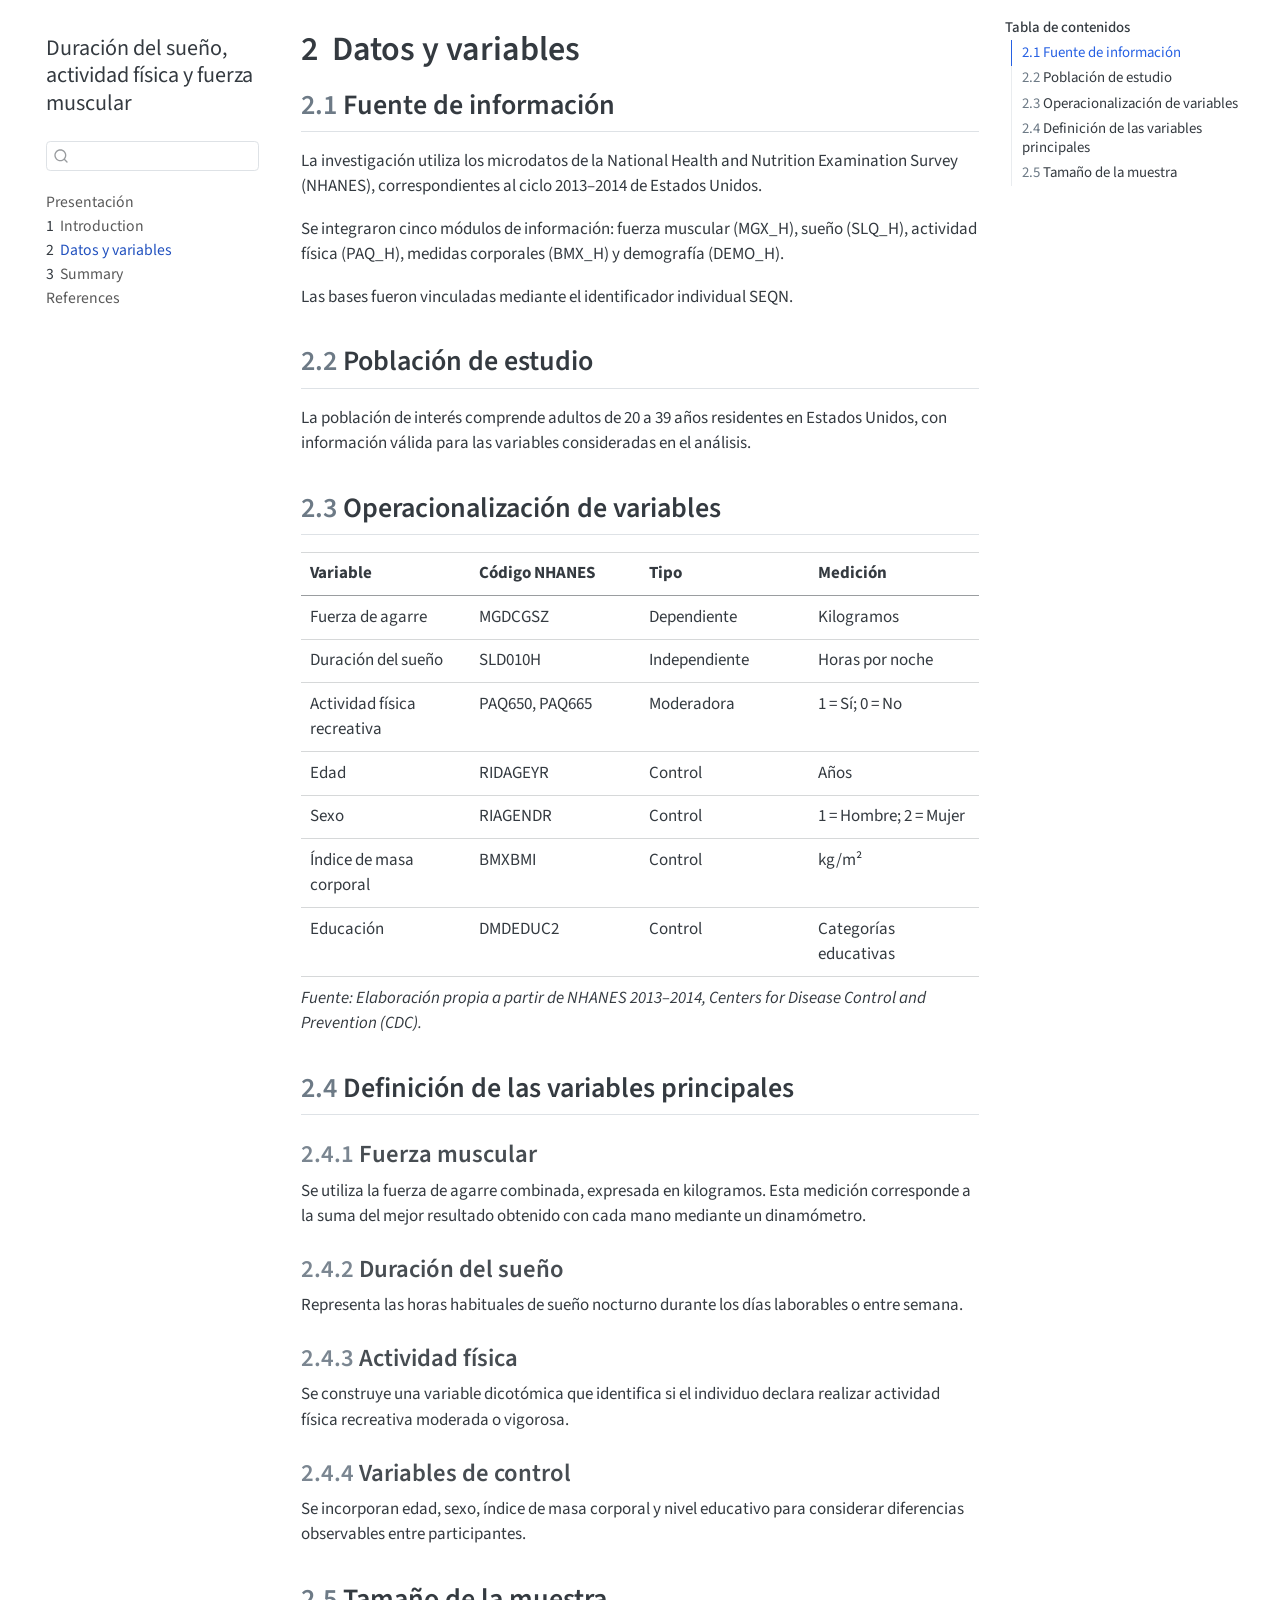
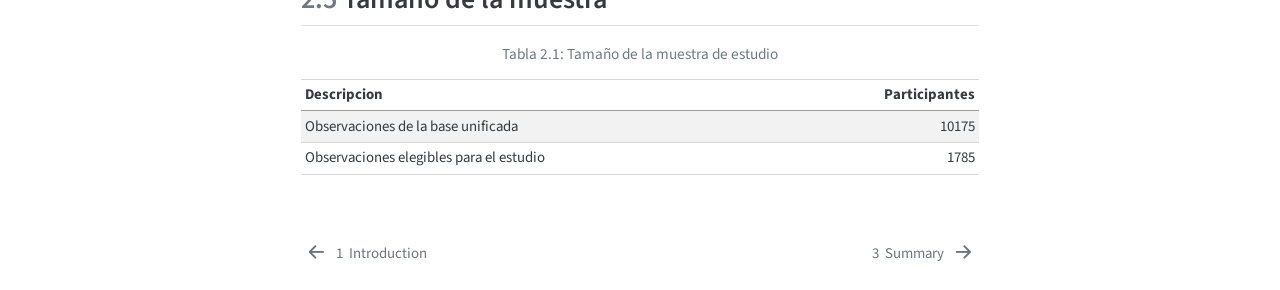
==== _book/datos_variables.html @ aa675093 "Proyecto de investigacion - Sueno, actividad fisica y fuerza muscular" ====
<!DOCTYPE html>
<html xmlns="http://www.w3.org/1999/xhtml" lang="es" xml:lang="es"><head>

<meta charset="utf-8">
<meta name="generator" content="quarto-1.10.19">

<meta name="viewport" content="width=device-width, initial-scale=1.0, user-scalable=yes">


<title>2&nbsp; Datos y variables – Duración del sueño, actividad física y fuerza muscular</title>
<style>
/* Default styles provided by pandoc.
** See https://pandoc.org/MANUAL.html#variables-for-html for config info.
*/
span.smallcaps{font-variant: small-caps;}
div.columns{display: flex; gap: 1.5em;}
div.column{flex: auto;}
@media screen {
div.columns{gap: min(4vw, 1.5em);}
div.column{overflow-x: auto;}
}
div.hanging-indent{margin-left: 1.5em; text-indent: -1.5em;}
ul.task-list{list-style: none;}
ul.task-list li input[type="checkbox"] {
  width: 0.8em;
  margin: 0 0.8em 0.2em -1em; /* quarto-specific, see https://github.com/quarto-dev/quarto-cli/issues/4556 */ 
  vertical-align: middle;
}
</style>


<script src="site_libs/quarto-nav/quarto-nav.js"></script>
<script src="site_libs/quarto-nav/headroom.min.js"></script>
<script src="site_libs/clipboard/clipboard.min.js"></script>
<script src="site_libs/quarto-search/autocomplete.umd.js"></script>
<script src="site_libs/quarto-search/fuse.min.js"></script>
<script src="site_libs/quarto-search/quarto-search.js"></script>
<meta name="quarto:offset" content="./">
<link href="./summary.html" rel="next">
<link href="./intro.html" rel="prev">
<script src="site_libs/quarto-html/quarto.js" type="module"></script>
<script src="site_libs/quarto-html/tabsets/tabsets.js" type="module"></script>
<script src="site_libs/quarto-html/popper.min.js"></script>
<script src="site_libs/quarto-html/tippy.umd.min.js"></script>
<script src="site_libs/quarto-html/anchor.min.js"></script>
<link href="site_libs/quarto-html/tippy.css" rel="stylesheet">
<link href="site_libs/quarto-html/quarto-syntax-highlighting-bf27225e3a48a9273f3daa8f8e829971.css" rel="stylesheet" id="quarto-text-highlighting-styles">
<script src="site_libs/bootstrap/bootstrap.min.js"></script>
<link href="site_libs/bootstrap/bootstrap-icons.css" rel="stylesheet">
<link href="site_libs/bootstrap/bootstrap-631496449bf32ff9b0bb69a6bfd9195d.min.css" rel="stylesheet" append-hash="true" id="quarto-bootstrap" data-mode="light">
<script id="quarto-search-options" type="application/json">{
  "location": "sidebar",
  "copy-button": false,
  "collapse-after": 3,
  "panel-placement": "start",
  "type": "textbox",
  "limit": 50,
  "keyboard-shortcut": [
    "f",
    "/",
    "s"
  ],
  "show-item-context": false,
  "language": {
    "search-no-results-text": "No se han encontrado resultados",
    "search-matching-documents-text": "documentos encontrados",
    "search-copy-link-title": "Copiar el enlace en la búsqueda",
    "search-hide-matches-text": "Ocultar resultados adicionales",
    "search-more-match-text": "resultado adicional en este documento",
    "search-more-matches-text": "resultados adicionales en este documento",
    "search-clear-button-title": "Borrar",
    "search-text-placeholder": "",
    "search-detached-cancel-button-title": "Cancelar",
    "search-submit-button-title": "Enviar",
    "search-label": "Buscar"
  }
}</script>


</head>

<body class="nav-sidebar floating quarto-light">

<div id="quarto-search-results"></div>
  <header id="quarto-header" class="headroom fixed-top">
  <nav class="quarto-secondary-nav">
    <div class="container-fluid d-flex">
      <button type="button" class="quarto-btn-toggle btn" data-bs-toggle="collapse" role="button" data-bs-target=".quarto-sidebar-collapse-item" aria-controls="quarto-sidebar" aria-expanded="false" aria-label="Alternar barra lateral" onclick="if (window.quartoToggleHeadroom) { window.quartoToggleHeadroom(); }">
        <i class="bi bi-layout-text-sidebar-reverse"></i>
      </button>
        <nav class="quarto-page-breadcrumbs" aria-label="breadcrumb"><ol class="breadcrumb"><li class="breadcrumb-item"><a href="./datos_variables.html"><span class="chapter-number">2</span>&nbsp; <span class="chapter-title">Datos y variables</span></a></li></ol></nav>
        <a class="flex-grow-1" role="navigation" data-bs-toggle="collapse" data-bs-target=".quarto-sidebar-collapse-item" aria-controls="quarto-sidebar" aria-expanded="false" aria-label="Alternar barra lateral" onclick="if (window.quartoToggleHeadroom) { window.quartoToggleHeadroom(); }">      
        </a>
      <button type="button" class="btn quarto-search-button" aria-label="Buscar" onclick="window.quartoOpenSearch();">
        <i class="bi bi-search"></i>
      </button>
    </div>
  </nav>
</header>
<!-- content -->
<div id="quarto-content" class="quarto-container page-columns page-rows-contents page-layout-article">
<!-- sidebar -->
  <nav id="quarto-sidebar" class="sidebar collapse collapse-horizontal quarto-sidebar-collapse-item sidebar-navigation floating overflow-auto">
    <div class="pt-lg-2 mt-2 text-left sidebar-header">
    <div class="sidebar-title mb-0 py-0">
      <a href="./">Duración del sueño, actividad física y fuerza muscular</a> 
    </div>
      </div>
        <div class="mt-2 flex-shrink-0 align-items-center">
        <div class="sidebar-search">
        <div id="quarto-search" class="" title="Buscar"></div>
        </div>
        </div>
    <div class="sidebar-menu-container"> 
    <ul class="list-unstyled mt-1">
        <li class="sidebar-item">
  <div class="sidebar-item-container"> 
  <a href="./index.html" class="sidebar-item-text sidebar-link">
 <span class="menu-text">Presentación</span></a>
  </div>
</li>
        <li class="sidebar-item">
  <div class="sidebar-item-container"> 
  <a href="./intro.html" class="sidebar-item-text sidebar-link">
 <span class="menu-text"><span class="chapter-number">1</span>&nbsp; <span class="chapter-title">Introduction</span></span></a>
  </div>
</li>
        <li class="sidebar-item">
  <div class="sidebar-item-container"> 
  <a href="./datos_variables.html" class="sidebar-item-text sidebar-link active">
 <span class="menu-text"><span class="chapter-number">2</span>&nbsp; <span class="chapter-title">Datos y variables</span></span></a>
  </div>
</li>
        <li class="sidebar-item">
  <div class="sidebar-item-container"> 
  <a href="./summary.html" class="sidebar-item-text sidebar-link">
 <span class="menu-text"><span class="chapter-number">3</span>&nbsp; <span class="chapter-title">Summary</span></span></a>
  </div>
</li>
        <li class="sidebar-item">
  <div class="sidebar-item-container"> 
  <a href="./references.html" class="sidebar-item-text sidebar-link">
 <span class="menu-text">References</span></a>
  </div>
</li>
    </ul>
    </div>
</nav>
<div id="quarto-sidebar-glass" class="quarto-sidebar-collapse-item" data-bs-toggle="collapse" data-bs-target=".quarto-sidebar-collapse-item"></div>
<!-- margin-sidebar -->
    <div id="quarto-margin-sidebar" class="sidebar margin-sidebar">
        <nav id="TOC" role="doc-toc" class="toc-active">
    <h2 id="toc-title">Tabla de contenidos</h2>
   
  <ul>
  <li><a href="#fuente-de-información" id="toc-fuente-de-información" class="nav-link active" data-scroll-target="#fuente-de-información"><span class="header-section-number">2.1</span> Fuente de información</a></li>
  <li><a href="#población-de-estudio" id="toc-población-de-estudio" class="nav-link" data-scroll-target="#población-de-estudio"><span class="header-section-number">2.2</span> Población de estudio</a></li>
  <li><a href="#operacionalización-de-variables" id="toc-operacionalización-de-variables" class="nav-link" data-scroll-target="#operacionalización-de-variables"><span class="header-section-number">2.3</span> Operacionalización de variables</a></li>
  <li><a href="#definición-de-las-variables-principales" id="toc-definición-de-las-variables-principales" class="nav-link" data-scroll-target="#definición-de-las-variables-principales"><span class="header-section-number">2.4</span> Definición de las variables principales</a>
  <ul class="collapse">
  <li><a href="#fuerza-muscular" id="toc-fuerza-muscular" class="nav-link" data-scroll-target="#fuerza-muscular"><span class="header-section-number">2.4.1</span> Fuerza muscular</a></li>
  <li><a href="#duración-del-sueño" id="toc-duración-del-sueño" class="nav-link" data-scroll-target="#duración-del-sueño"><span class="header-section-number">2.4.2</span> Duración del sueño</a></li>
  <li><a href="#actividad-física" id="toc-actividad-física" class="nav-link" data-scroll-target="#actividad-física"><span class="header-section-number">2.4.3</span> Actividad física</a></li>
  <li><a href="#variables-de-control" id="toc-variables-de-control" class="nav-link" data-scroll-target="#variables-de-control"><span class="header-section-number">2.4.4</span> Variables de control</a></li>
  </ul></li>
  <li><a href="#tamaño-de-la-muestra" id="toc-tamaño-de-la-muestra" class="nav-link" data-scroll-target="#tamaño-de-la-muestra"><span class="header-section-number">2.5</span> Tamaño de la muestra</a></li>
  </ul>
</nav>
    </div>
<!-- main -->
<main class="content" id="quarto-document-content">

<header id="title-block-header" class="quarto-title-block default">
<div class="quarto-title">
<h1 class="title"><span class="chapter-number">2</span>&nbsp; <span class="chapter-title">Datos y variables</span></h1>
</div>



<div class="quarto-title-meta">

    
  
    
  </div>
  


</header>


<section id="fuente-de-información" class="level2" data-number="2.1">
<h2 data-number="2.1" class="anchored" data-anchor-id="fuente-de-información"><span class="header-section-number">2.1</span> Fuente de información</h2>
<p>La investigación utiliza los microdatos de la National Health and Nutrition Examination Survey (NHANES), correspondientes al ciclo 2013–2014 de Estados Unidos.</p>
<p>Se integraron cinco módulos de información: fuerza muscular (MGX_H), sueño (SLQ_H), actividad física (PAQ_H), medidas corporales (BMX_H) y demografía (DEMO_H).</p>
<p>Las bases fueron vinculadas mediante el identificador individual SEQN.</p>
</section>
<section id="población-de-estudio" class="level2" data-number="2.2">
<h2 data-number="2.2" class="anchored" data-anchor-id="población-de-estudio"><span class="header-section-number">2.2</span> Población de estudio</h2>
<p>La población de interés comprende adultos de 20 a 39 años residentes en Estados Unidos, con información válida para las variables consideradas en el análisis.</p>
</section>
<section id="operacionalización-de-variables" class="level2" data-number="2.3">
<h2 data-number="2.3" class="anchored" data-anchor-id="operacionalización-de-variables"><span class="header-section-number">2.3</span> Operacionalización de variables</h2>
<table class="caption-top table">
<colgroup>
<col style="width: 25%">
<col style="width: 25%">
<col style="width: 25%">
<col style="width: 25%">
</colgroup>
<thead>
<tr class="header">
<th>Variable</th>
<th>Código NHANES</th>
<th>Tipo</th>
<th>Medición</th>
</tr>
</thead>
<tbody>
<tr class="odd">
<td>Fuerza de agarre</td>
<td>MGDCGSZ</td>
<td>Dependiente</td>
<td>Kilogramos</td>
</tr>
<tr class="even">
<td>Duración del sueño</td>
<td>SLD010H</td>
<td>Independiente</td>
<td>Horas por noche</td>
</tr>
<tr class="odd">
<td>Actividad física recreativa</td>
<td>PAQ650, PAQ665</td>
<td>Moderadora</td>
<td>1 = Sí; 0 = No</td>
</tr>
<tr class="even">
<td>Edad</td>
<td>RIDAGEYR</td>
<td>Control</td>
<td>Años</td>
</tr>
<tr class="odd">
<td>Sexo</td>
<td>RIAGENDR</td>
<td>Control</td>
<td>1 = Hombre; 2 = Mujer</td>
</tr>
<tr class="even">
<td>Índice de masa corporal</td>
<td>BMXBMI</td>
<td>Control</td>
<td>kg/m²</td>
</tr>
<tr class="odd">
<td>Educación</td>
<td>DMDEDUC2</td>
<td>Control</td>
<td>Categorías educativas</td>
</tr>
</tbody>
</table>
<p><em>Fuente: Elaboración propia a partir de NHANES 2013–2014, Centers for Disease Control and Prevention (CDC).</em></p>
</section>
<section id="definición-de-las-variables-principales" class="level2" data-number="2.4">
<h2 data-number="2.4" class="anchored" data-anchor-id="definición-de-las-variables-principales"><span class="header-section-number">2.4</span> Definición de las variables principales</h2>
<section id="fuerza-muscular" class="level3" data-number="2.4.1">
<h3 data-number="2.4.1" class="anchored" data-anchor-id="fuerza-muscular"><span class="header-section-number">2.4.1</span> Fuerza muscular</h3>
<p>Se utiliza la fuerza de agarre combinada, expresada en kilogramos. Esta medición corresponde a la suma del mejor resultado obtenido con cada mano mediante un dinamómetro.</p>
</section>
<section id="duración-del-sueño" class="level3" data-number="2.4.2">
<h3 data-number="2.4.2" class="anchored" data-anchor-id="duración-del-sueño"><span class="header-section-number">2.4.2</span> Duración del sueño</h3>
<p>Representa las horas habituales de sueño nocturno durante los días laborables o entre semana.</p>
</section>
<section id="actividad-física" class="level3" data-number="2.4.3">
<h3 data-number="2.4.3" class="anchored" data-anchor-id="actividad-física"><span class="header-section-number">2.4.3</span> Actividad física</h3>
<p>Se construye una variable dicotómica que identifica si el individuo declara realizar actividad física recreativa moderada o vigorosa.</p>
</section>
<section id="variables-de-control" class="level3" data-number="2.4.4">
<h3 data-number="2.4.4" class="anchored" data-anchor-id="variables-de-control"><span class="header-section-number">2.4.4</span> Variables de control</h3>
<p>Se incorporan edad, sexo, índice de masa corporal y nivel educativo para considerar diferencias observables entre participantes.</p>
</section>
</section>
<section id="tamaño-de-la-muestra" class="level2" data-number="2.5">
<h2 data-number="2.5" class="anchored" data-anchor-id="tamaño-de-la-muestra"><span class="header-section-number">2.5</span> Tamaño de la muestra</h2>
<div class="cell">
<div id="tbl-muestra" class="cell quarto-float quarto-figure quarto-figure-center anchored">
<figure class="quarto-float quarto-float-tbl figure">
<figcaption class="quarto-float-caption-top quarto-float-caption quarto-float-tbl" id="tbl-muestra-caption-0ceaefa1-69ba-4598-a22c-09a6ac19f8ca">
Tabla&nbsp;2.1: Tamaño de la muestra de estudio
</figcaption>
<div aria-describedby="tbl-muestra-caption-0ceaefa1-69ba-4598-a22c-09a6ac19f8ca">
<div class="cell-output-display">
<table class="cell caption-top table table-sm table-striped small">
<thead>
<tr class="header">
<th style="text-align: left;">Descripcion</th>
<th style="text-align: right;">Participantes</th>
</tr>
</thead>
<tbody>
<tr class="odd">
<td style="text-align: left;">Observaciones de la base unificada</td>
<td style="text-align: right;">10175</td>
</tr>
<tr class="even">
<td style="text-align: left;">Observaciones elegibles para el estudio</td>
<td style="text-align: right;">1785</td>
</tr>
</tbody>
</table>
</div>
</div>
</figure>
</div>
</div>


</section>

</main> <!-- /main -->
<script id="quarto-html-after-body" type="application/javascript">
  window.document.addEventListener("DOMContentLoaded", function (event) {
    const icon = "";
    const anchorJS = new window.AnchorJS();
    anchorJS.options = {
      placement: 'right',
      icon: icon
    };
    anchorJS.add('.anchored');
    const isCodeAnnotation = (el) => {
      for (const clz of el.classList) {
        if (clz.startsWith('code-annotation-')) {                     
          return true;
        }
      }
      return false;
    }
    const onCopySuccess = function(e) {
      // button target
      const button = e.trigger;
      // don't keep focus
      button.blur();
      // flash "checked"
      button.classList.add('code-copy-button-checked');
      var currentTitle = button.getAttribute("title");
      button.setAttribute("title", "Copiado");
      let tooltip;
      if (window.bootstrap) {
        button.setAttribute("data-bs-toggle", "tooltip");
        button.setAttribute("data-bs-placement", "left");
        button.setAttribute("data-bs-title", "Copiado");
        tooltip = new bootstrap.Tooltip(button, 
          { trigger: "manual", 
            customClass: "code-copy-button-tooltip",
            offset: [0, -8]});
        tooltip.show();    
      }
      setTimeout(function() {
        if (tooltip) {
          tooltip.hide();
          button.removeAttribute("data-bs-title");
          button.removeAttribute("data-bs-toggle");
          button.removeAttribute("data-bs-placement");
        }
        button.setAttribute("title", currentTitle);
        button.classList.remove('code-copy-button-checked');
      }, 1000);
      // clear code selection
      e.clearSelection();
    }
    const getTextToCopy = function(trigger) {
      const outerScaffold = trigger.parentElement.cloneNode(true);
      const codeEl = outerScaffold.querySelector('code');
      for (const childEl of codeEl.children) {
        if (isCodeAnnotation(childEl)) {
          childEl.remove();
        }
      }
      return codeEl.innerText;
    }
    const clipboard = new window.ClipboardJS('.code-copy-button:not([data-in-quarto-modal])', {
      text: getTextToCopy
    });
    clipboard.on('success', onCopySuccess);
    if (window.document.getElementById('quarto-embedded-source-code-modal')) {
      const clipboardModal = new window.ClipboardJS('.code-copy-button[data-in-quarto-modal]', {
        text: getTextToCopy,
        container: window.document.getElementById('quarto-embedded-source-code-modal')
      });
      clipboardModal.on('success', onCopySuccess);
    }
      var localhostRegex = new RegExp(/^(?:http|https):\/\/localhost\:?[0-9]*\//);
      var mailtoRegex = new RegExp(/^mailto:/);
        var filterRegex = new RegExp('/' + window.location.host + '/');
      var isInternal = (href) => {
          return filterRegex.test(href) || localhostRegex.test(href) || mailtoRegex.test(href);
      }
      // Inspect non-navigation links and adorn them if external
     var links = window.document.querySelectorAll('a[href]:not(.nav-link):not(.navbar-brand):not(.toc-action):not(.sidebar-link):not(.sidebar-item-toggle):not(.pagination-link):not(.no-external):not([aria-hidden]):not(.dropdown-item):not(.quarto-navigation-tool):not(.about-link)');
      for (var i=0; i<links.length; i++) {
        const link = links[i];
        if (!isInternal(link.href)) {
          // undo the damage that might have been done by quarto-nav.js in the case of
          // links that we want to consider external
          if (link.dataset.originalHref !== undefined) {
            link.href = link.dataset.originalHref;
          }
        }
      }
    function tippyHover(el, contentFn, onTriggerFn, onUntriggerFn) {
      const config = {
        allowHTML: true,
        maxWidth: 500,
        delay: 100,
        arrow: false,
        appendTo: function(el) {
            return el.parentElement;
        },
        interactive: true,
        interactiveBorder: 10,
        theme: 'quarto',
        placement: 'bottom-start',
      };
      if (contentFn) {
        config.content = contentFn;
      }
      if (onTriggerFn) {
        config.onTrigger = onTriggerFn;
      }
      if (onUntriggerFn) {
        config.onUntrigger = onUntriggerFn;
      }
      window.tippy(el, config); 
    }
    const noterefs = window.document.querySelectorAll('a[role="doc-noteref"]');
    for (var i=0; i<noterefs.length; i++) {
      const ref = noterefs[i];
      tippyHover(ref, function() {
        // use id or data attribute instead here
        let href = ref.getAttribute('data-footnote-href') || ref.getAttribute('href');
        try { href = new URL(href).hash; } catch {}
        const id = href.replace(/^#\/?/, "");
        const note = window.document.getElementById(id);
        if (note) {
          return note.innerHTML;
        } else {
          return "";
        }
      });
    }
    const xrefs = window.document.querySelectorAll('a.quarto-xref');
    const processXRef = (id, note) => {
      // Strip column container classes
      const stripColumnClz = (el) => {
        el.classList.remove("page-full", "page-columns");
        if (el.children) {
          for (const child of el.children) {
            stripColumnClz(child);
          }
        }
      }
      stripColumnClz(note)
      if (id === null || id.startsWith('sec-')) {
        // Special case sections, only their first couple elements
        const container = document.createElement("div");
        if (note.children && note.children.length > 2) {
          container.appendChild(note.children[0].cloneNode(true));
          for (let i = 1; i < note.children.length; i++) {
            const child = note.children[i];
            if (child.tagName === "P" && child.innerText === "") {
              continue;
            } else {
              container.appendChild(child.cloneNode(true));
              break;
            }
          }
          if (window.Quarto?.typesetMath) {
            window.Quarto.typesetMath(container);
          }
          return container.innerHTML
        } else {
          if (window.Quarto?.typesetMath) {
            window.Quarto.typesetMath(note);
          }
          return note.innerHTML;
        }
      } else {
        // Remove any anchor links if they are present
        const anchorLink = note.querySelector('a.anchorjs-link');
        if (anchorLink) {
          anchorLink.remove();
        }
        if (window.Quarto?.typesetMath) {
          window.Quarto.typesetMath(note);
        }
        if (note.classList.contains("callout")) {
          return note.outerHTML;
        } else {
          return note.innerHTML;
        }
      }
    }
    for (var i=0; i<xrefs.length; i++) {
      const xref = xrefs[i];
      tippyHover(xref, undefined, function(instance) {
        instance.disable();
        let url = xref.getAttribute('href');
        let hash = undefined; 
        if (url.startsWith('#')) {
          hash = url;
        } else {
          try { hash = new URL(url).hash; } catch {}
        }
        if (hash) {
          const id = hash.replace(/^#\/?/, "");
          const note = window.document.getElementById(id);
          if (note !== null) {
            try {
              const html = processXRef(id, note.cloneNode(true));
              instance.setContent(html);
            } finally {
              instance.enable();
              instance.show();
            }
          } else {
            // See if we can fetch this
            fetch(url.split('#')[0])
            .then(res => res.text())
            .then(html => {
              const parser = new DOMParser();
              const htmlDoc = parser.parseFromString(html, "text/html");
              const note = htmlDoc.getElementById(id);
              if (note !== null) {
                const html = processXRef(id, note);
                instance.setContent(html);
              } 
            }).finally(() => {
              instance.enable();
              instance.show();
            });
          }
        } else {
          // See if we can fetch a full url (with no hash to target)
          // This is a special case and we should probably do some content thinning / targeting
          fetch(url)
          .then(res => res.text())
          .then(html => {
            const parser = new DOMParser();
            const htmlDoc = parser.parseFromString(html, "text/html");
            const note = htmlDoc.querySelector('main.content');
            if (note !== null) {
              // This should only happen for chapter cross references
              // (since there is no id in the URL)
              // remove the first header
              if (note.children.length > 0 && note.children[0].tagName === "HEADER") {
                note.children[0].remove();
              }
              const html = processXRef(null, note);
              instance.setContent(html);
            } 
          }).finally(() => {
            instance.enable();
            instance.show();
          });
        }
      }, function(instance) {
      });
    }
        let selectedAnnoteEl;
        const selectorForAnnotation = ( cell, annotation) => {
          let cellAttr = 'data-code-cell="' + cell + '"';
          let lineAttr = 'data-code-annotation="' +  annotation + '"';
          const selector = 'span[' + cellAttr + '][' + lineAttr + ']';
          return selector;
        }
        const selectCodeLines = (annoteEl) => {
          const doc = window.document;
          const targetCell = annoteEl.getAttribute("data-target-cell");
          const targetAnnotation = annoteEl.getAttribute("data-target-annotation");
          const annoteSpan = window.document.querySelector(selectorForAnnotation(targetCell, targetAnnotation));
          const lines = annoteSpan.getAttribute("data-code-lines").split(",");
          const lineIds = lines.map((line) => {
            return targetCell + "-" + line;
          })
          let top = null;
          let height = null;
          let parent = null;
          if (lineIds.length > 0) {
              //compute the position of the single el (top and bottom and make a div)
              const el = window.document.getElementById(lineIds[0]);
              top = el.offsetTop;
              height = el.offsetHeight;
              parent = el.parentElement.parentElement;
            if (lineIds.length > 1) {
              const lastEl = window.document.getElementById(lineIds[lineIds.length - 1]);
              const bottom = lastEl.offsetTop + lastEl.offsetHeight;
              height = bottom - top;
            }
            if (top !== null && height !== null && parent !== null) {
              // cook up a div (if necessary) and position it 
              let div = window.document.getElementById("code-annotation-line-highlight");
              if (div === null) {
                div = window.document.createElement("div");
                div.setAttribute("id", "code-annotation-line-highlight");
                div.style.position = 'absolute';
                parent.appendChild(div);
              }
              div.style.top = top - 2 + "px";
              div.style.height = height + 4 + "px";
              div.style.left = 0;
              let gutterDiv = window.document.getElementById("code-annotation-line-highlight-gutter");
              if (gutterDiv === null) {
                gutterDiv = window.document.createElement("div");
                gutterDiv.setAttribute("id", "code-annotation-line-highlight-gutter");
                gutterDiv.style.position = 'absolute';
                const codeCell = window.document.getElementById(targetCell);
                const gutter = codeCell.querySelector('.code-annotation-gutter');
                gutter.appendChild(gutterDiv);
              }
              gutterDiv.style.top = top - 2 + "px";
              gutterDiv.style.height = height + 4 + "px";
            }
            selectedAnnoteEl = annoteEl;
          }
        };
        const unselectCodeLines = () => {
          const elementsIds = ["code-annotation-line-highlight", "code-annotation-line-highlight-gutter"];
          elementsIds.forEach((elId) => {
            const div = window.document.getElementById(elId);
            if (div) {
              div.remove();
            }
          });
          selectedAnnoteEl = undefined;
        };
          // Handle positioning of the toggle
      window.addEventListener(
        "resize",
        throttle(() => {
          elRect = undefined;
          if (selectedAnnoteEl) {
            selectCodeLines(selectedAnnoteEl);
          }
        }, 10)
      );
      function throttle(fn, ms) {
      let throttle = false;
      let timer;
        return (...args) => {
          if(!throttle) { // first call gets through
              fn.apply(this, args);
              throttle = true;
          } else { // all the others get throttled
              if(timer) clearTimeout(timer); // cancel #2
              timer = setTimeout(() => {
                fn.apply(this, args);
                timer = throttle = false;
              }, ms);
          }
        };
      }
        // Attach click handler to the DT
        const annoteDls = window.document.querySelectorAll('dt[data-target-cell]');
        for (const annoteDlNode of annoteDls) {
          annoteDlNode.addEventListener('click', (event) => {
            const clickedEl = event.target;
            if (clickedEl !== selectedAnnoteEl) {
              unselectCodeLines();
              const activeEl = window.document.querySelector('dt[data-target-cell].code-annotation-active');
              if (activeEl) {
                activeEl.classList.remove('code-annotation-active');
              }
              selectCodeLines(clickedEl);
              clickedEl.classList.add('code-annotation-active');
            } else {
              // Unselect the line
              unselectCodeLines();
              clickedEl.classList.remove('code-annotation-active');
            }
          });
        }
    const findCites = (el) => {
      const parentEl = el.parentElement;
      if (parentEl) {
        const cites = parentEl.dataset.cites;
        if (cites) {
          return {
            el,
            cites: cites.split(' ')
          };
        } else {
          return findCites(el.parentElement)
        }
      } else {
        return undefined;
      }
    };
    var bibliorefs = window.document.querySelectorAll('a[role="doc-biblioref"]');
    for (var i=0; i<bibliorefs.length; i++) {
      const ref = bibliorefs[i];
      const citeInfo = findCites(ref);
      if (citeInfo) {
        tippyHover(citeInfo.el, function() {
          var popup = window.document.createElement('div');
          citeInfo.cites.forEach(function(cite) {
            var citeDiv = window.document.createElement('div');
            citeDiv.classList.add('hanging-indent');
            citeDiv.classList.add('csl-entry');
            var biblioDiv = window.document.getElementById('ref-' + cite);
            if (biblioDiv) {
              citeDiv.innerHTML = biblioDiv.innerHTML;
            }
            popup.appendChild(citeDiv);
          });
          return popup.innerHTML;
        });
      }
    }
  });
  </script>
<nav class="page-navigation">
  <div class="nav-page nav-page-previous">
      <a href="./intro.html" class="pagination-link" aria-label="Introduction">
        <i class="bi bi-arrow-left-short"></i> <span class="nav-page-text"><span class="chapter-number">1</span>&nbsp; <span class="chapter-title">Introduction</span></span>
      </a>          
  </div>
  <div class="nav-page nav-page-next">
      <a href="./summary.html" class="pagination-link" aria-label="Summary">
        <span class="nav-page-text"><span class="chapter-number">3</span>&nbsp; <span class="chapter-title">Summary</span></span> <i class="bi bi-arrow-right-short"></i>
      </a>
  </div>
</nav>
</div> <!-- /content -->




</body></html>
---- _book/site_libs/quarto-html/tippy.css ----
.tippy-box[data-animation=fade][data-state=hidden]{opacity:0}[data-tippy-root]{max-width:calc(100vw - 10px)}.tippy-box{position:relative;background-color:#333;color:#fff;border-radius:4px;font-size:14px;line-height:1.4;white-space:normal;outline:0;transition-property:transform,visibility,opacity}.tippy-box[data-placement^=top]>.tippy-arrow{bottom:0}.tippy-box[data-placement^=top]>.tippy-arrow:before{bottom:-7px;left:0;border-width:8px 8px 0;border-top-color:initial;transform-origin:center top}.tippy-box[data-placement^=bottom]>.tippy-arrow{top:0}.tippy-box[data-placement^=bottom]>.tippy-arrow:before{top:-7px;left:0;border-width:0 8px 8px;border-bottom-color:initial;transform-origin:center bottom}.tippy-box[data-placement^=left]>.tippy-arrow{right:0}.tippy-box[data-placement^=left]>.tippy-arrow:before{border-width:8px 0 8px 8px;border-left-color:initial;right:-7px;transform-origin:center left}.tippy-box[data-placement^=right]>.tippy-arrow{left:0}.tippy-box[data-placement^=right]>.tippy-arrow:before{left:-7px;border-width:8px 8px 8px 0;border-right-color:initial;transform-origin:center right}.tippy-box[data-inertia][data-state=visible]{transition-timing-function:cubic-bezier(.54,1.5,.38,1.11)}.tippy-arrow{width:16px;height:16px;color:#333}.tippy-arrow:before{content:"";position:absolute;border-color:transparent;border-style:solid}.tippy-content{position:relative;padding:5px 9px;z-index:1}
---- _book/site_libs/quarto-html/quarto-syntax-highlighting-bf27225e3a48a9273f3daa8f8e829971.css ----
/* quarto syntax highlight colors */
:root {
  --quarto-hl-ot-color: #003B4F;
  --quarto-hl-at-color: #657422;
  --quarto-hl-ss-color: #20794D;
  --quarto-hl-an-color: #5E5E5E;
  --quarto-hl-fu-color: #4758AB;
  --quarto-hl-st-color: #20794D;
  --quarto-hl-cf-color: #003B4F;
  --quarto-hl-op-color: #5E5E5E;
  --quarto-hl-er-color: #AD0000;
  --quarto-hl-bn-color: #AD0000;
  --quarto-hl-al-color: #AD0000;
  --quarto-hl-va-color: #111111;
  --quarto-hl-bu-color: inherit;
  --quarto-hl-ex-color: inherit;
  --quarto-hl-pp-color: #AD0000;
  --quarto-hl-in-color: #5E5E5E;
  --quarto-hl-vs-color: #20794D;
  --quarto-hl-wa-color: #5E5E5E;
  --quarto-hl-do-color: #5E5E5E;
  --quarto-hl-im-color: #00769E;
  --quarto-hl-ch-color: #20794D;
  --quarto-hl-dt-color: #AD0000;
  --quarto-hl-fl-color: #AD0000;
  --quarto-hl-co-color: #5E5E5E;
  --quarto-hl-cv-color: #5E5E5E;
  --quarto-hl-cn-color: #8f5902;
  --quarto-hl-sc-color: #5E5E5E;
  --quarto-hl-dv-color: #AD0000;
  --quarto-hl-kw-color: #003B4F;
}

/* other quarto variables */
:root {
  --quarto-font-monospace: SFMono-Regular, Menlo, Monaco, Consolas, "Liberation Mono", "Courier New", monospace;
}

/* syntax highlight based on Pandoc's rules */
pre > code.sourceCode > span {
  color: #003B4F;
}

code.sourceCode > span {
  color: #003B4F;
}

div.sourceCode,
div.sourceCode pre.sourceCode {
  color: #003B4F;
}

/* Normal */
code span {
  color: #003B4F;
}

/* Alert */
code span.al {
  color: #AD0000;
  font-style: inherit;
}

/* Annotation */
code span.an {
  color: #5E5E5E;
  font-style: inherit;
}

/* Attribute */
code span.at {
  color: #657422;
  font-style: inherit;
}

/* BaseN */
code span.bn {
  color: #AD0000;
  font-style: inherit;
}

/* BuiltIn */
code span.bu {
  font-style: inherit;
}

/* ControlFlow */
code span.cf {
  color: #003B4F;
  font-weight: bold;
  font-style: inherit;
}

/* Char */
code span.ch {
  color: #20794D;
  font-style: inherit;
}

/* Constant */
code span.cn {
  color: #8f5902;
  font-style: inherit;
}

/* Comment */
code span.co {
  color: #5E5E5E;
  font-style: inherit;
}

/* CommentVar */
code span.cv {
  color: #5E5E5E;
  font-style: italic;
}

/* Documentation */
code span.do {
  color: #5E5E5E;
  font-style: italic;
}

/* DataType */
code span.dt {
  color: #AD0000;
  font-style: inherit;
}

/* DecVal */
code span.dv {
  color: #AD0000;
  font-style: inherit;
}

/* Error */
code span.er {
  color: #AD0000;
  font-style: inherit;
}

/* Extension */
code span.ex {
  font-style: inherit;
}

/* Float */
code span.fl {
  color: #AD0000;
  font-style: inherit;
}

/* Function */
code span.fu {
  color: #4758AB;
  font-style: inherit;
}

/* Import */
code span.im {
  color: #00769E;
  font-style: inherit;
}

/* Information */
code span.in {
  color: #5E5E5E;
  font-style: inherit;
}

/* Keyword */
code span.kw {
  color: #003B4F;
  font-weight: bold;
  font-style: inherit;
}

/* Operator */
code span.op {
  color: #5E5E5E;
  font-style: inherit;
}

/* Other */
code span.ot {
  color: #003B4F;
  font-style: inherit;
}

/* Preprocessor */
code span.pp {
  color: #AD0000;
  font-style: inherit;
}

/* SpecialChar */
code span.sc {
  color: #5E5E5E;
  font-style: inherit;
}

/* SpecialString */
code span.ss {
  color: #20794D;
  font-style: inherit;
}

/* String */
code span.st {
  color: #20794D;
  font-style: inherit;
}

/* Variable */
code span.va {
  color: #111111;
  font-style: inherit;
}

/* VerbatimString */
code span.vs {
  color: #20794D;
  font-style: inherit;
}

/* Warning */
code span.wa {
  color: #5E5E5E;
  font-style: italic;
}

.prevent-inlining {
  content: "</";
}

/*# sourceMappingURL=8be38f48d34c45af72792cbd699585e7.css.map */
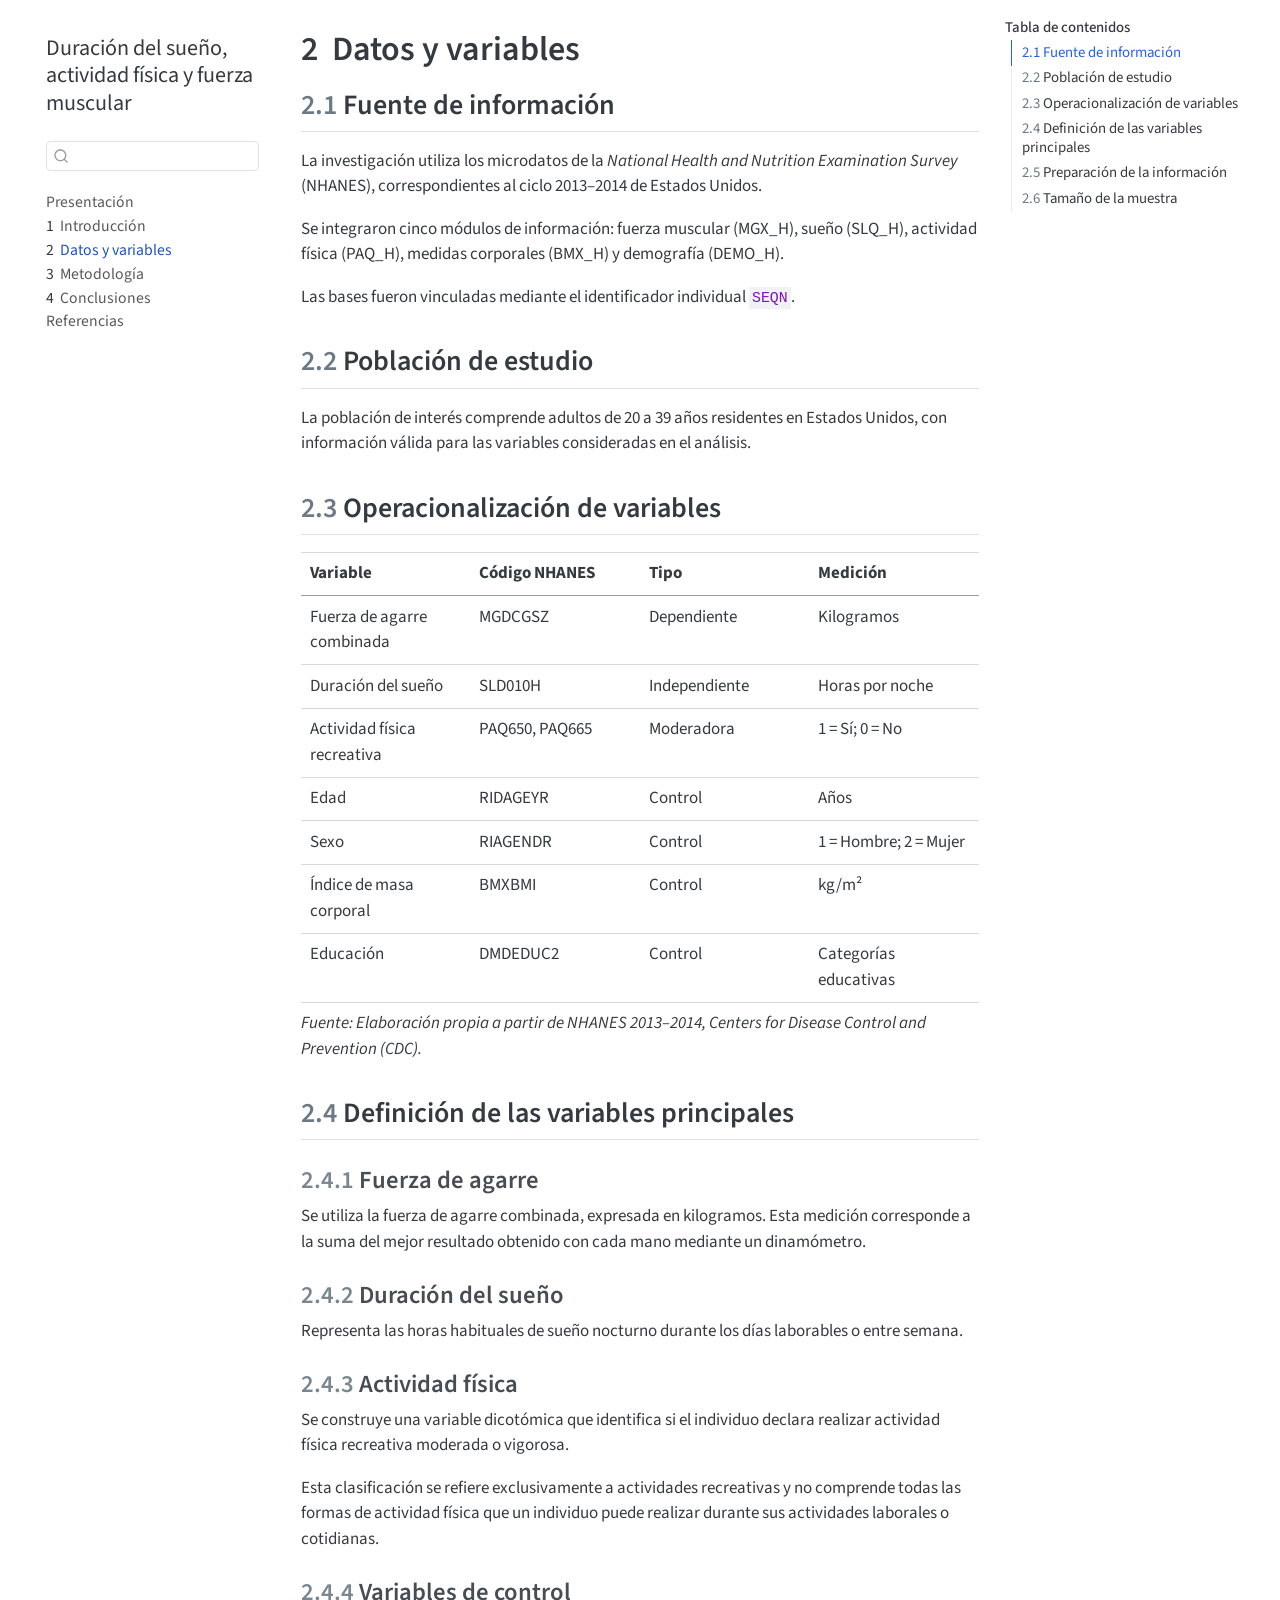
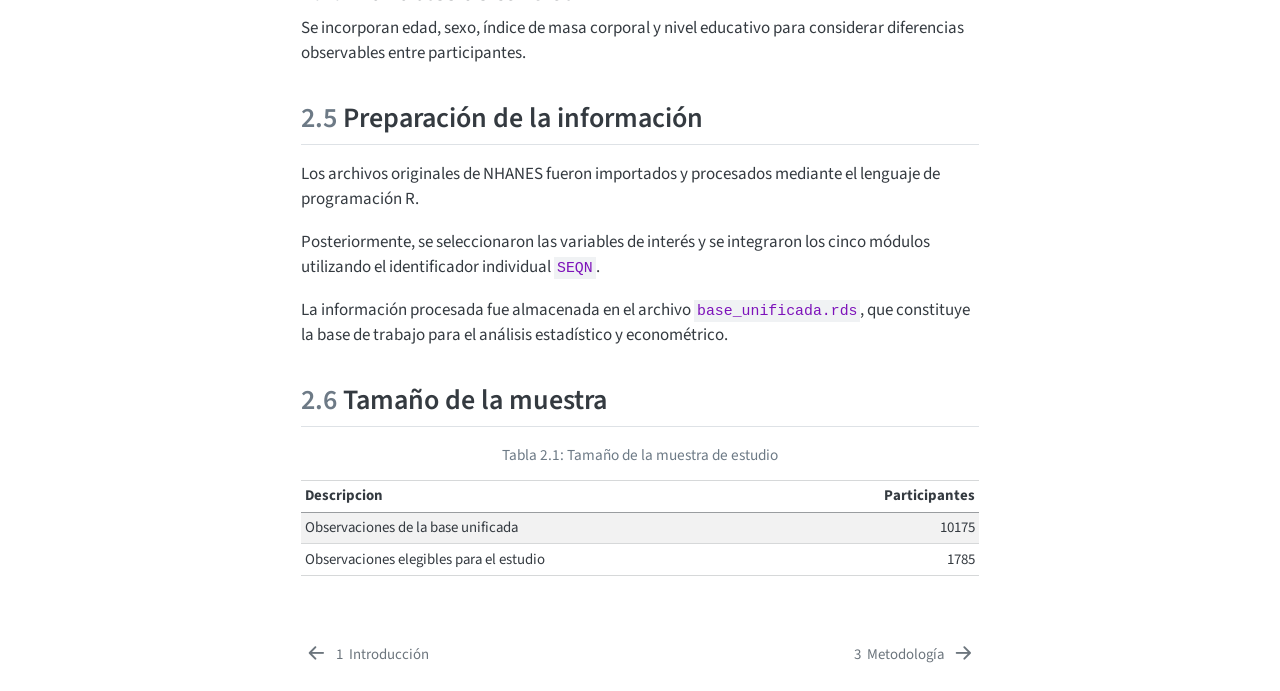
==== commit e9c2d7a3: "Actualizacion de capitulos, fundamentacion teorica y metodologia" ====
--- a/_book/datos_variables.html
+++ b/_book/datos_variables.html
@@ -36,7 +36,7 @@
 <script src="site_libs/quarto-search/fuse.min.js"></script>
 <script src="site_libs/quarto-search/quarto-search.js"></script>
 <meta name="quarto:offset" content="./">
-<link href="./summary.html" rel="next">
+<link href="./metodologia.html" rel="next">
 <link href="./intro.html" rel="prev">
 <script src="site_libs/quarto-html/quarto.js" type="module"></script>
 <script src="site_libs/quarto-html/tabsets/tabsets.js" type="module"></script>
@@ -122,7 +122,7 @@
         <li class="sidebar-item">
   <div class="sidebar-item-container"> 
   <a href="./intro.html" class="sidebar-item-text sidebar-link">
- <span class="menu-text"><span class="chapter-number">1</span>&nbsp; <span class="chapter-title">Introduction</span></span></a>
+ <span class="menu-text"><span class="chapter-number">1</span>&nbsp; <span class="chapter-title">Introducción</span></span></a>
   </div>
 </li>
         <li class="sidebar-item">
@@ -133,14 +133,20 @@
 </li>
         <li class="sidebar-item">
   <div class="sidebar-item-container"> 
+  <a href="./metodologia.html" class="sidebar-item-text sidebar-link">
+ <span class="menu-text"><span class="chapter-number">3</span>&nbsp; <span class="chapter-title">Metodología</span></span></a>
+  </div>
+</li>
+        <li class="sidebar-item">
+  <div class="sidebar-item-container"> 
   <a href="./summary.html" class="sidebar-item-text sidebar-link">
- <span class="menu-text"><span class="chapter-number">3</span>&nbsp; <span class="chapter-title">Summary</span></span></a>
+ <span class="menu-text"><span class="chapter-number">4</span>&nbsp; <span class="chapter-title">Conclusiones</span></span></a>
   </div>
 </li>
         <li class="sidebar-item">
   <div class="sidebar-item-container"> 
   <a href="./references.html" class="sidebar-item-text sidebar-link">
- <span class="menu-text">References</span></a>
+ <span class="menu-text">Referencias</span></a>
   </div>
 </li>
     </ul>
@@ -158,12 +164,13 @@
   <li><a href="#operacionalización-de-variables" id="toc-operacionalización-de-variables" class="nav-link" data-scroll-target="#operacionalización-de-variables"><span class="header-section-number">2.3</span> Operacionalización de variables</a></li>
   <li><a href="#definición-de-las-variables-principales" id="toc-definición-de-las-variables-principales" class="nav-link" data-scroll-target="#definición-de-las-variables-principales"><span class="header-section-number">2.4</span> Definición de las variables principales</a>
   <ul class="collapse">
-  <li><a href="#fuerza-muscular" id="toc-fuerza-muscular" class="nav-link" data-scroll-target="#fuerza-muscular"><span class="header-section-number">2.4.1</span> Fuerza muscular</a></li>
+  <li><a href="#fuerza-de-agarre" id="toc-fuerza-de-agarre" class="nav-link" data-scroll-target="#fuerza-de-agarre"><span class="header-section-number">2.4.1</span> Fuerza de agarre</a></li>
   <li><a href="#duración-del-sueño" id="toc-duración-del-sueño" class="nav-link" data-scroll-target="#duración-del-sueño"><span class="header-section-number">2.4.2</span> Duración del sueño</a></li>
   <li><a href="#actividad-física" id="toc-actividad-física" class="nav-link" data-scroll-target="#actividad-física"><span class="header-section-number">2.4.3</span> Actividad física</a></li>
   <li><a href="#variables-de-control" id="toc-variables-de-control" class="nav-link" data-scroll-target="#variables-de-control"><span class="header-section-number">2.4.4</span> Variables de control</a></li>
   </ul></li>
-  <li><a href="#tamaño-de-la-muestra" id="toc-tamaño-de-la-muestra" class="nav-link" data-scroll-target="#tamaño-de-la-muestra"><span class="header-section-number">2.5</span> Tamaño de la muestra</a></li>
+  <li><a href="#preparación-de-la-información" id="toc-preparación-de-la-información" class="nav-link" data-scroll-target="#preparación-de-la-información"><span class="header-section-number">2.5</span> Preparación de la información</a></li>
+  <li><a href="#tamaño-de-la-muestra" id="toc-tamaño-de-la-muestra" class="nav-link" data-scroll-target="#tamaño-de-la-muestra"><span class="header-section-number">2.6</span> Tamaño de la muestra</a></li>
   </ul>
 </nav>
     </div>
@@ -191,9 +198,9 @@
 
 <section id="fuente-de-información" class="level2" data-number="2.1">
 <h2 data-number="2.1" class="anchored" data-anchor-id="fuente-de-información"><span class="header-section-number">2.1</span> Fuente de información</h2>
-<p>La investigación utiliza los microdatos de la National Health and Nutrition Examination Survey (NHANES), correspondientes al ciclo 2013–2014 de Estados Unidos.</p>
+<p>La investigación utiliza los microdatos de la <em>National Health and Nutrition Examination Survey</em> (NHANES), correspondientes al ciclo 2013–2014 de Estados Unidos.</p>
 <p>Se integraron cinco módulos de información: fuerza muscular (MGX_H), sueño (SLQ_H), actividad física (PAQ_H), medidas corporales (BMX_H) y demografía (DEMO_H).</p>
-<p>Las bases fueron vinculadas mediante el identificador individual SEQN.</p>
+<p>Las bases fueron vinculadas mediante el identificador individual <code>SEQN</code>.</p>
 </section>
 <section id="población-de-estudio" class="level2" data-number="2.2">
 <h2 data-number="2.2" class="anchored" data-anchor-id="población-de-estudio"><span class="header-section-number">2.2</span> Población de estudio</h2>
@@ -218,7 +225,7 @@
 </thead>
 <tbody>
 <tr class="odd">
-<td>Fuerza de agarre</td>
+<td>Fuerza de agarre combinada</td>
 <td>MGDCGSZ</td>
 <td>Dependiente</td>
 <td>Kilogramos</td>
@@ -265,8 +272,8 @@
 </section>
 <section id="definición-de-las-variables-principales" class="level2" data-number="2.4">
 <h2 data-number="2.4" class="anchored" data-anchor-id="definición-de-las-variables-principales"><span class="header-section-number">2.4</span> Definición de las variables principales</h2>
-<section id="fuerza-muscular" class="level3" data-number="2.4.1">
-<h3 data-number="2.4.1" class="anchored" data-anchor-id="fuerza-muscular"><span class="header-section-number">2.4.1</span> Fuerza muscular</h3>
+<section id="fuerza-de-agarre" class="level3" data-number="2.4.1">
+<h3 data-number="2.4.1" class="anchored" data-anchor-id="fuerza-de-agarre"><span class="header-section-number">2.4.1</span> Fuerza de agarre</h3>
 <p>Se utiliza la fuerza de agarre combinada, expresada en kilogramos. Esta medición corresponde a la suma del mejor resultado obtenido con cada mano mediante un dinamómetro.</p>
 </section>
 <section id="duración-del-sueño" class="level3" data-number="2.4.2">
@@ -276,14 +283,21 @@
 <section id="actividad-física" class="level3" data-number="2.4.3">
 <h3 data-number="2.4.3" class="anchored" data-anchor-id="actividad-física"><span class="header-section-number">2.4.3</span> Actividad física</h3>
 <p>Se construye una variable dicotómica que identifica si el individuo declara realizar actividad física recreativa moderada o vigorosa.</p>
+<p>Esta clasificación se refiere exclusivamente a actividades recreativas y no comprende todas las formas de actividad física que un individuo puede realizar durante sus actividades laborales o cotidianas.</p>
 </section>
 <section id="variables-de-control" class="level3" data-number="2.4.4">
 <h3 data-number="2.4.4" class="anchored" data-anchor-id="variables-de-control"><span class="header-section-number">2.4.4</span> Variables de control</h3>
 <p>Se incorporan edad, sexo, índice de masa corporal y nivel educativo para considerar diferencias observables entre participantes.</p>
 </section>
 </section>
-<section id="tamaño-de-la-muestra" class="level2" data-number="2.5">
-<h2 data-number="2.5" class="anchored" data-anchor-id="tamaño-de-la-muestra"><span class="header-section-number">2.5</span> Tamaño de la muestra</h2>
+<section id="preparación-de-la-información" class="level2" data-number="2.5">
+<h2 data-number="2.5" class="anchored" data-anchor-id="preparación-de-la-información"><span class="header-section-number">2.5</span> Preparación de la información</h2>
+<p>Los archivos originales de NHANES fueron importados y procesados mediante el lenguaje de programación R.</p>
+<p>Posteriormente, se seleccionaron las variables de interés y se integraron los cinco módulos utilizando el identificador individual <code>SEQN</code>.</p>
+<p>La información procesada fue almacenada en el archivo <code>base_unificada.rds</code>, que constituye la base de trabajo para el análisis estadístico y econométrico.</p>
+</section>
+<section id="tamaño-de-la-muestra" class="level2" data-number="2.6">
+<h2 data-number="2.6" class="anchored" data-anchor-id="tamaño-de-la-muestra"><span class="header-section-number">2.6</span> Tamaño de la muestra</h2>
 <div class="cell">
 <div id="tbl-muestra" class="cell quarto-float quarto-figure quarto-figure-center anchored">
 <figure class="quarto-float quarto-float-tbl figure">
@@ -722,13 +736,13 @@
   </script>
 <nav class="page-navigation">
   <div class="nav-page nav-page-previous">
-      <a href="./intro.html" class="pagination-link" aria-label="Introduction">
-        <i class="bi bi-arrow-left-short"></i> <span class="nav-page-text"><span class="chapter-number">1</span>&nbsp; <span class="chapter-title">Introduction</span></span>
+      <a href="./intro.html" class="pagination-link" aria-label="Introducción">
+        <i class="bi bi-arrow-left-short"></i> <span class="nav-page-text"><span class="chapter-number">1</span>&nbsp; <span class="chapter-title">Introducción</span></span>
       </a>          
   </div>
   <div class="nav-page nav-page-next">
-      <a href="./summary.html" class="pagination-link" aria-label="Summary">
-        <span class="nav-page-text"><span class="chapter-number">3</span>&nbsp; <span class="chapter-title">Summary</span></span> <i class="bi bi-arrow-right-short"></i>
+      <a href="./metodologia.html" class="pagination-link" aria-label="Metodología">
+        <span class="nav-page-text"><span class="chapter-number">3</span>&nbsp; <span class="chapter-title">Metodología</span></span> <i class="bi bi-arrow-right-short"></i>
       </a>
   </div>
 </nav>
